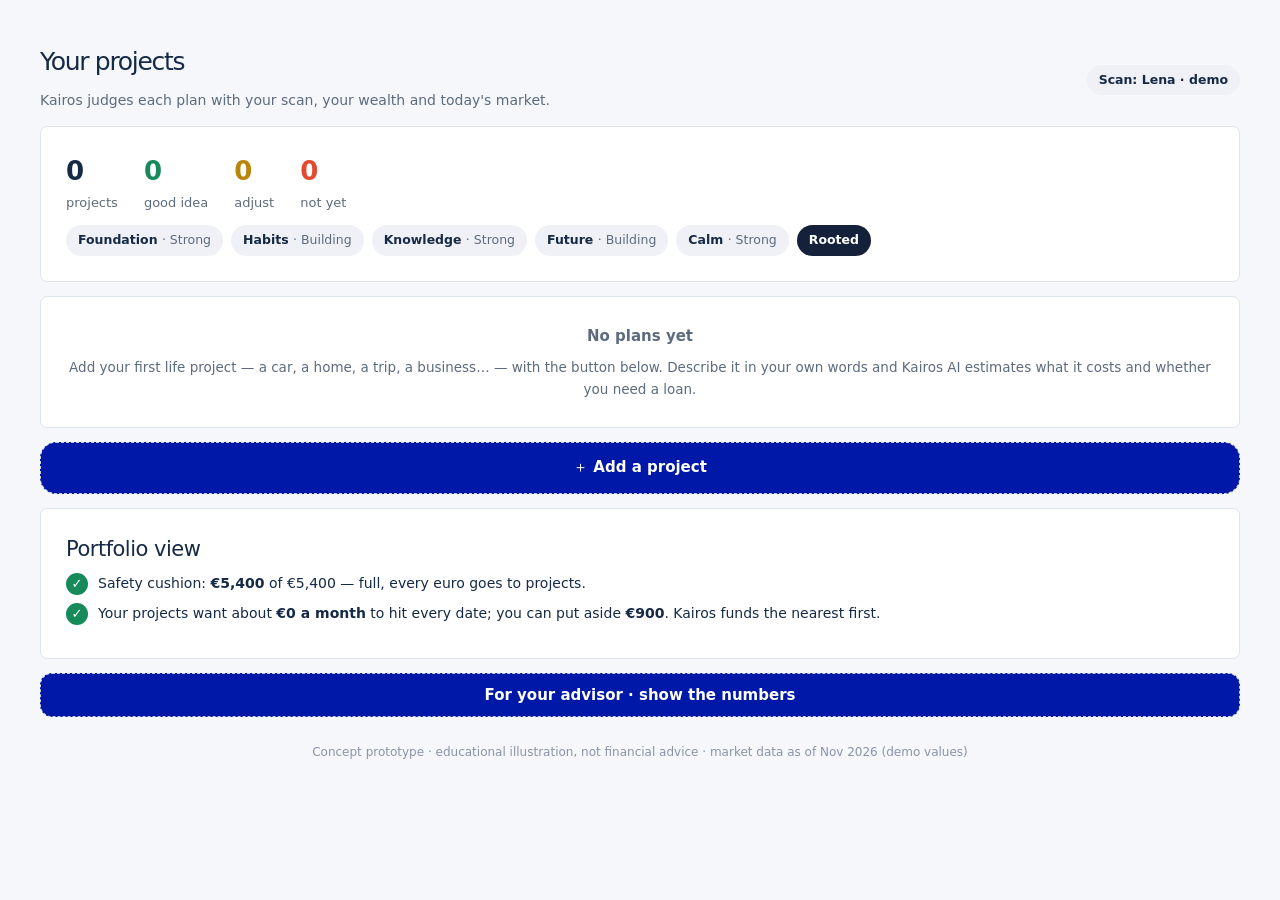
==== projects-section/projects.html @ 9810b8f7 "Kairos integration: glass dashboard UI, per-scenario prediction chart, learning path, run README - p" ====
<!DOCTYPE html>
<html lang="en">
<head>
<meta charset="UTF-8" />
<meta name="viewport" content="width=device-width, initial-scale=1" />
<title>Kairos · Your projects</title>
<link rel="stylesheet" href="css/style.css" />
<link rel="stylesheet" href="css/dashboard.css"><style>body{background:#f5f7fa}.wrap{max-width:100%;padding:24px}h1{font-size:25px}.card{box-shadow:none;border:1px solid #dee5ed}.ai-btn,.adv-btn,.add-btn{background:#0018a8;color:white} .sub{line-height:1.65}</style></head>
<body>
<div class="wrap">

  <!-- Header -->
  <div class="row" style="align-items:center">
    <div>
      <h1>Your projects</h1>
      <p class="sub">Kairos judges each plan with your scan, your wealth and today's market.</p>
    </div>
    <span class="vital" id="scanChip" style="align-self:center">Scan: …</span>
  </div>

  <!-- Scan summary, foundation gate -->
  <div class="card">
    <div class="stats" id="statRow"></div>
    <div class="vitals" id="vitalRow"></div>
    <div class="gate" id="gateNote" hidden></div>
  </div>

  <!-- Project cards -->
  <div id="projects"></div>

  <!-- Add a project -->
  <button class="add-btn" id="addBtn" type="button">＋ Add a project</button>
  <div class="card" id="chooserCard" style="padding-top:14px" hidden>
    <div class="chooser" id="chooser"></div>
  </div>

  <!-- Portfolio -->
  <div class="card insight">
    <h2>Portfolio view</h2>
    <div id="portfolio" style="margin-top:8px"></div>
  </div>

  <!-- Advisor -->
  <button class="adv-btn" id="advToggle" type="button">For your advisor · show the numbers</button>
  <div class="card adv" id="advPanel" hidden>
    <h2>Advisor view</h2>
    <p class="sub" style="margin:4px 0 10px">Where the client's savings go, split by the plans they added — and the quarter each financing turns healthy.</p>
    <div id="advBody"></div>
  </div>

  <p class="foot">Concept prototype · educational illustration, not financial advice · market data as of Nov 2026 (demo values)</p>
</div>

<script src="js/config.js"></script>
<script src="js/engine.js"></script>
<script src="js/ai.js"></script>
<script src="js/customer.js"></script>
<script src="js/app.js"></script>
</body>
</html>
---- projects-section/css/style.css ----
/* Kairos Projects — light theme, coral accent */
:root {
  --page: #F0F1F6; --card: #ffffff; --ink: #15203A; --sub: #3A445C;
  --muted: #5A6377; --faint: #8A93A8; --line: #E7E9F0; --track: #E7E9F0;
  --coral: #E2492F; --good: #178A5B; --warn: #B8860B; --bad: #E2492F;
  --bad-bg: #FBE7E3;
}
* { box-sizing: border-box; margin: 0; padding: 0; }
body { background: var(--page); color: var(--ink); font-family: "Figtree", -apple-system, "Segoe UI", system-ui, sans-serif; font-size: 15px; line-height: 1.5; padding: 24px 16px 60px; }
.wrap { max-width: 640px; margin: 0 auto; }
.card { background: var(--card); border-radius: 16px; padding: 18px 20px; margin-top: 14px; }
h1 { font-size: 24px; font-weight: 700; letter-spacing: -0.01em; }
h2 { font-size: 17px; font-weight: 600; }
.sub { color: var(--muted); font-size: 13.5px; }
.label { color: var(--faint); font-size: 11.5px; font-weight: 600; letter-spacing: .08em; text-transform: uppercase; margin: 16px 0 8px; }
.row { display: flex; justify-content: space-between; align-items: baseline; gap: 10px; }

button { font: inherit; cursor: pointer; border: none; background: none; color: inherit; }
input[type=range] { width: 100%; accent-color: var(--coral); height: 28px; }
input[type=password], input[type=text] { font: inherit; color: var(--ink); background: #fff; border: 1px solid #D4D8E3; border-radius: 10px; padding: 9px 12px; min-height: 40px; }
select { font: inherit; color: var(--ink); background: #fff; border: 1px solid #D4D8E3; border-radius: 10px; padding: 8px 10px; min-height: 40px; }

.chip { font-size: 12.5px; font-weight: 600; padding: 6px 13px; border-radius: 999px; color: #fff; white-space: nowrap; }
.chip.good { background: var(--good); }
.chip.warn { background: var(--warn); }
.chip.bad { background: var(--bad); }

.pill-row { display: flex; gap: 8px; }
.pill { flex: 1; min-height: 40px; border-radius: 999px; border: 1px solid #D4D8E3; background: #fff; color: var(--sub); font-weight: 600; font-size: 14px; }
.pill.on { background: var(--coral); border-color: var(--coral); color: #fff; }

.reason { display: flex; gap: 10px; margin-bottom: 8px; font-size: 14px; }
.dot { flex: 0 0 22px; height: 22px; border-radius: 50%; color: #fff; display: inline-flex; align-items: center; justify-content: center; font-weight: 700; font-size: 13px; }

.stats { display: flex; gap: 26px; }
.stats b { display: block; font-size: 26px; font-weight: 700; }
.stats span { color: var(--muted); font-size: 13px; }
.vitals { display: flex; flex-wrap: wrap; gap: 8px; margin-top: 12px; }
.vital { background: var(--page); border-radius: 999px; padding: 6px 12px; font-size: 12.5px; font-weight: 600; }
.vital i { font-style: normal; color: var(--muted); font-weight: 500; }
.gate { background: var(--bad-bg); border-radius: 12px; padding: 12px 14px; font-size: 13.5px; color: #8C2317; margin-top: 12px; }

.proj-head { display: flex; justify-content: space-between; align-items: center; gap: 12px; }
.proj-title { display: flex; align-items: center; gap: 10px; font-size: 18px; font-weight: 600; }
.icon-box { width: 38px; height: 38px; border-radius: 10px; background: #EDEFF5; display: inline-flex; align-items: center; justify-content: center; font-size: 18px; }
.del { width: 30px; height: 30px; border-radius: 8px; color: var(--faint); font-size: 16px; }
.del:hover { background: var(--bad-bg); color: var(--bad); }
.grid2 { display: grid; grid-template-columns: 1fr 1fr; gap: 18px; }
.bar { position: relative; height: 10px; border-radius: 5px; background: var(--track); overflow: hidden; }
.bar > div { position: absolute; left: 0; top: 0; bottom: 0; border-radius: 5px; transition: width .25s ease, background .25s ease; }
.how b { font-weight: 700; }

.add-btn { width: 100%; min-height: 52px; border: 1px dashed #C6CCDA; border-radius: 16px; color: var(--sub); font-weight: 600; margin-top: 14px; background: #fff; }
.add-btn:hover { border-color: var(--coral); color: var(--coral); }
.chooser { display: grid; grid-template-columns: repeat(auto-fill, minmax(140px, 1fr)); gap: 10px; margin-top: 12px; }
.chooser button { border: 1px solid var(--line); border-radius: 12px; background: var(--page); padding: 14px 10px; font-weight: 600; font-size: 13.5px; display: flex; flex-direction: column; align-items: center; gap: 6px; }
.chooser button:hover { border-color: var(--coral); }
.chooser .ic { font-size: 22px; }

.insight { border-left: 4px solid #D99A1B; }
.adv-btn { width: 100%; min-height: 44px; border: 1px dashed #C6CCDA; border-radius: 12px; color: var(--muted); font-weight: 600; margin-top: 14px; }
.adv table { width: 100%; border-collapse: collapse; font-size: 13px; }
.adv th, .adv td { text-align: left; padding: 7px 6px; border-bottom: 1px solid #EDEFF5; }
.adv th { color: var(--faint); font-weight: 600; font-size: 11.5px; text-transform: uppercase; letter-spacing: .06em; }
.num { font-variant-numeric: tabular-nums; }

.ai-panel { background: var(--page); border-radius: 12px; padding: 14px; margin-top: 10px; }
.ai-head { display: flex; align-items: center; gap: 8px; margin-bottom: 8px; }
.ai-badge { width: 26px; height: 26px; border-radius: 50%; background: var(--coral); color: #fff; font-weight: 700; font-size: 12px; display: inline-flex; align-items: center; justify-content: center; }
.ai-kpis { display: flex; flex-wrap: wrap; gap: 8px; margin: 10px 0; }
.ai-kpi { background: #fff; border: 1px solid var(--line); border-radius: 10px; padding: 8px 12px; font-size: 13px; }
.ai-kpi b { display: block; font-size: 15px; }

.foot { text-align: center; color: var(--faint); font-size: 12px; margin-top: 26px; }
.mini-table { border: 1px solid var(--line); border-radius: 10px; padding: 2px 14px; font-size: 13.5px; }

@media (max-width: 520px) {
  .grid2 { grid-template-columns: 1fr; }
  .stats { gap: 18px; }
}

/* advisor donut */
.donut-wrap { display: flex; gap: 22px; align-items: center; flex-wrap: wrap; }
.donut-box { position: relative; width: 200px; flex: none; }
.donut { width: 200px; height: 200px; display: block; }
.donut path { transition: opacity .15s; cursor: default; }
.donut-total { font-size: 20px; font-weight: 700; fill: var(--ink); }
.donut-cap { font-size: 11px; fill: var(--muted); }
.donut-legend { list-style: none; flex: 1; min-width: 220px; font-size: 13.5px; }
.donut-legend li { display: grid; grid-template-columns: 12px 1fr auto 44px; gap: 10px; align-items: center; padding: 6px 4px; border-bottom: 1px solid #EDEFF5; transition: opacity .15s; }
.donut-legend .sw { width: 12px; height: 12px; border-radius: 3px; }
.donut-legend .nm { color: var(--sub); }
.donut-legend .pc { color: var(--muted); text-align: right; }
.donut-tip { position: absolute; pointer-events: none; z-index: 2; background: #15203A; color: #fff; font-size: 12.5px; line-height: 1.45; padding: 8px 10px; border-radius: 8px; white-space: nowrap; }
.dim { opacity: .3; }

/* business idea + AI plan */
.idea-label { display: block; font-size: 13px; color: var(--sub); font-weight: 600; margin-bottom: 6px; }
.idea { width: 100%; font: inherit; font-size: 14px; color: var(--ink); background: #fff; border: 1px solid #D4D8E3; border-radius: 10px; padding: 10px 12px; resize: vertical; margin-bottom: 12px; }
.idea:focus { outline: 2px solid var(--coral); outline-offset: 1px; }
table.biz { width: 100%; border-collapse: collapse; font-size: 13px; }
table.biz td { padding: 5px 4px; border-bottom: 1px solid #EDEFF5; color: var(--sub); }
table.biz td.num { text-align: right; white-space: nowrap; }
table.biz tr.tot td { font-weight: 700; color: var(--ink); border-bottom: none; }
.biz-tables { align-items: start; }
.ai-kpi small { font-weight: 500; color: var(--muted); font-size: 11.5px; }

/* "Clear" button inside the description box */
.idea-wrap { position: relative; }
.idea-wrap .idea { padding-bottom: 30px; }
.idea-clear { position: absolute; right: 24px; bottom: 20px; font-size: 12px; font-weight: 600; color: var(--muted); background: #F0F1F6; border-radius: 999px; padding: 3px 10px; min-height: 0; }
.idea-clear:hover { background: var(--bad-bg); color: var(--bad); }
.idea-clear[hidden] { display: none; }

/* hide / show AI advice + empty list */
.ai-toggle { margin-left: auto; font-size: 12.5px; font-weight: 600; color: var(--muted); background: #fff; border: 1px solid var(--line); border-radius: 999px; padding: 4px 12px; }
.ai-toggle:hover { color: var(--ink); border-color: #C6CCDA; }
.ai-collapsed .ai-head { margin-bottom: 0; }
.card.empty { text-align: center; padding: 26px 20px; }
.card.empty p { margin-top: 6px; font-size: 13.5px; }

/* no sliders: neutral chip before the AI checked a plan, small bank-help line */
.chip.none { background: #EEF0F5; color: var(--muted); }
.db-help { font-size: 12.5px; margin-top: 12px; }
---- projects-section/css/dashboard.css ----
:root{--blue:#0018a8;--navy:#071c45;--ink:#152a46;--muted:#5c6b7e;--line:#dee5ed;--bg:#f5f7fa;--green:#16745e;--amber:#95601e;--white:#fff;font-family:Arial,Helvetica,sans-serif;color:var(--ink);background:var(--bg);font-synthesis:none}*{box-sizing:border-box}body{margin:0}button,select,input{font:inherit}button,a,select{ -webkit-tap-highlight-color:transparent}a{color:var(--blue)}button,a{touch-action:manipulation}button{cursor:pointer}button:disabled{cursor:wait;opacity:.55}a:focus-visible,button:focus-visible,select:focus-visible,summary:focus-visible{outline:3px solid #5e9cff;outline-offset:4px}button{border:0}a{text-decoration:none}.skip{position:fixed;top:-100px;z-index:50;background:white;padding:14px}.skip:focus{top:10px}.sidebar{width:250px;position:fixed;inset:0 auto 0 0;background:white;border-right:1px solid var(--line);padding:32px 24px;display:flex;flex-direction:column;z-index:5}.brand{display:flex;align-items:center;gap:12px;color:var(--blue);font-weight:700;font-size:16px}.brand svg{width:38px;height:38px}.brand small{display:block;font-size:10px;font-weight:400;color:var(--muted);margin-top:5px}.product-name{font-size:32px;letter-spacing:-1.5px;margin:55px 10px 30px}.product-name span{display:block;font-size:9px;letter-spacing:1.3px;font-weight:700;color:var(--muted);margin-top:10px}nav{display:grid;gap:8px}nav a{display:flex;align-items:center;gap:14px;color:var(--muted);padding:14px;border-radius:5px;font-size:20px}nav a span{font-size:14px}nav a.active{color:var(--blue);background:#eef2ff;font-weight:700;box-shadow:inset 3px 0 var(--blue)}nav a:hover{background:#f2f5fa}.sidebar-bottom{margin-top:auto;padding:30px 10px 0;font-size:12px}.sidebar-bottom>a:first-child{display:block;border-top:1px solid var(--line);padding-top:24px;font-weight:700}.sidebar-bottom p{line-height:1.7;color:var(--muted);margin:22px 0}.shell{margin-left:250px}.topbar{height:84px;background:white;border-bottom:1px solid var(--line);padding:0 42px;display:flex;align-items:center;justify-content:space-between;gap:20px}.breadcrumb{font-size:12px;color:var(--muted)}.breadcrumb span{margin:0 12px;color:#b0bccc}.persona{display:flex;align-items:center;gap:12px;color:var(--muted);font-size:11px;text-transform:uppercase;letter-spacing:.7px}select{background:white;border:1px solid var(--line);color:var(--ink);border-radius:4px;padding:10px 28px 10px 12px;font-size:14px;letter-spacing:0}main{max-width:1430px;margin:auto;padding:42px;min-height:80vh}.eyebrow{font-size:10px;letter-spacing:1.6px;font-weight:700;text-transform:uppercase;color:var(--blue);margin:0 0 13px}h1{font-size:36px;line-height:1.15;letter-spacing:-1.3px;font-weight:400;margin:0 0 12px}h2{font-size:21px;letter-spacing:-.5px;font-weight:500;margin:0}h3{font-size:16px;line-height:1.4;margin:0 0 10px}p{line-height:1.65}.sub{color:var(--muted);font-size:14px;margin:6px 0 0}.heading{display:flex;align-items:end;justify-content:space-between;gap:20px;margin-bottom:28px}.pill{display:inline-flex;padding:7px 10px;border-radius:3px;font-size:11px;background:#eef3fa;color:#405773;align-items:center;gap:6px;line-height:1.4}.pill.green{background:#e6f3ee;color:var(--green)}.pill.amber{background:#fff2df;color:var(--amber)}.grid{display:grid;gap:22px}.overview{grid-template-columns:minmax(0,1.5fr) minmax(300px,1fr)}.card{background:white;border:1px solid var(--line);border-radius:7px;padding:25px;min-width:0}.card-head{display:flex;justify-content:space-between;align-items:start;gap:16px}.card-head .sub{font-size:12px}.tree-card{background:#f0f6f7;border-color:#dce8eb;position:relative;overflow:hidden;padding-bottom:0}.tree-stage{height:330px;position:relative;display:grid;place-items:center}.tree-stage svg{height:100%;width:100%;max-width:480px;overflow:visible}.tree-stage .ground{position:absolute;bottom:14px;color:#688481;font-size:10px;letter-spacing:1px}.tree-controls{display:grid;grid-template-columns:repeat(4,1fr);border-top:1px solid #d5e2e5;margin:0 -25px;background:rgba(255,255,255,.65)}.tree-controls button{padding:18px 3px;font-size:11px;color:#375d62;background:none;border-right:1px solid #d5e2e5}.tree-controls button:hover{background:white}.score{display:flex;align-items:center;gap:25px;margin:25px 0}.score-ring{--score:0;position:relative;width:116px;height:116px;flex-shrink:0;border-radius:100%;background:conic-gradient(var(--blue) calc(var(--score)*1%),#e9edf5 0);display:grid;place-items:center}.score-ring:before{content:'';position:absolute;inset:7px;background:white;border-radius:50%}.score-ring b{position:relative;font-size:34px;font-weight:500;letter-spacing:-1.5px}.score-ring small{font-size:12px;font-weight:400;letter-spacing:0;color:var(--muted)}.dimension{display:grid;grid-template-columns:1fr auto;gap:8px;font-size:12px;margin:17px 0}.track{grid-column:1/-1;height:5px;background:#edf1f6;border-radius:5px;overflow:hidden}.track i{display:block;height:100%;background:#435dc5;border-radius:5px}.link{font-size:12px;background:none;color:var(--blue);padding:0;display:inline-block}.section-title{display:flex;align-items:center;justify-content:space-between;gap:15px;margin:32px 0 18px}.metrics{grid-template-columns:repeat(3,1fr)}.metric{padding:22px}.metric .label{font-size:11px;color:var(--muted);margin-bottom:12px}.metric strong{font-size:26px;font-weight:500;letter-spacing:-.7px;display:block}.metric p{font-size:11px;color:var(--muted);margin:9px 0 0}.next-card{border-left:3px solid var(--blue);display:flex;align-items:center;justify-content:space-between;gap:25px}.next-card p{margin:5px 0 0;font-size:13px;color:var(--muted)}.button{display:inline-flex;align-items:center;justify-content:center;gap:12px;padding:13px 19px;border-radius:4px;background:var(--blue);color:white;font-size:12px;font-weight:700;white-space:nowrap;min-height:44px}.button.secondary{background:white;border:1px solid var(--line);color:var(--blue)}.button:hover{filter:brightness(.92)}.future-strip{margin-top:22px;background:var(--navy);color:white;display:flex;justify-content:space-between;align-items:center;gap:20px;padding:28px;border-radius:7px}.future-strip .eyebrow{color:#aec3ff}.future-strip p{font-size:13px;color:#c5d1e6;max-width:620px}.future-strip .button{background:white;color:var(--blue)}.action-list{display:grid;gap:16px}.action-card{display:grid;grid-template-columns:1fr 230px;gap:30px}.action-card p{font-size:13px;margin:8px 0;color:var(--muted)}.action-side{border-left:1px solid var(--line);padding-left:24px;display:flex;flex-direction:column;align-items:start;justify-content:center;gap:12px;font-size:12px}.action-side p{font-size:12px}.action-side .button{width:100%}.bucket{font-size:10px;color:var(--blue);letter-spacing:1px;text-transform:uppercase;margin-bottom:12px;display:block}details{font-size:12px;color:var(--muted);margin-top:14px}summary{cursor:pointer;color:var(--blue);padding:5px 0}.chart{width:100%;height:260px}.chart text{font:11px Arial;fill:#64748b}.chart path,.chart polyline{vector-effect:non-scaling-stroke}.legend{display:flex;gap:22px;font-size:11px;color:var(--muted);margin-top:12px}.legend i{display:inline-block;width:18px;height:3px;background:var(--blue);vertical-align:middle;margin-right:6px}.legend span:first-child i{background:#92a3bd}.columns{grid-template-columns:1fr 1fr}.list{padding-left:20px;font-size:13px;line-height:1.8}.learning{grid-template-columns:repeat(3,1fr)}.learning .card{display:flex;flex-direction:column;align-items:start;gap:12px}.learning .button{margin-top:auto}.lesson-number{font-size:36px;color:#b5c4eb;letter-spacing:-1px}.project-frame{width:100%;min-height:950px;border:1px solid var(--line);border-radius:7px;background:white}.callout{background:#eef2ff;border-left:3px solid var(--blue);padding:18px 22px;font-size:13px;line-height:1.7;margin:20px 0}.loading,.empty{padding:45px;color:var(--muted);text-align:center;line-height:1.8}.error{padding:25px;border:1px solid #f0c6c6;background:#fff4f4;line-height:1.6}.notice{position:fixed;bottom:24px;left:calc(50% + 125px);transform:translateX(-50%);background:var(--navy);color:white;padding:16px 24px;max-width:80vw;border-radius:6px;box-shadow:0 8px 30px #071c4530;z-index:30;font-size:13px}.notice[hidden]{display:none}footer{max-width:1430px;margin:auto;padding:24px 42px;border-top:1px solid var(--line);font-size:10px;color:var(--muted);display:flex;justify-content:space-between;gap:20px;line-height:1.6}dialog{max-width:580px;width:calc(100% - 32px);border:0;border-radius:9px;padding:35px;box-shadow:0 30px 90px #0004;color:var(--ink)}dialog::backdrop{background:#071c4570;backdrop-filter:blur(3px)}dialog p,dialog li{font-size:14px;line-height:1.8;color:var(--muted)}.close{float:right;background:#eef2f7;border-radius:50%;font-size:25px;width:36px;height:36px}.timeline{display:grid;gap:12px;margin-top:20px}.timeline>div{border-left:2px solid #b5c4eb;padding:10px 16px;font-size:13px}.timeline small{color:var(--muted)}.demo-controls{display:flex;align-items:center;gap:12px;flex-wrap:wrap;margin-top:25px}.demo-controls small{color:var(--muted);font-size:11px}.chart-scroll{overflow:auto}.advisor-title{font-size:12px;letter-spacing:1px;color:var(--blue)}@media(min-width:1500px){main{padding:48px 60px}.tree-stage{height:380px}}@media(max-width:1100px){.sidebar{width:210px;padding:26px 16px}.shell{margin-left:210px}.topbar{padding:0 25px}main{padding:28px 25px}.overview{grid-template-columns:1fr 1fr}.score{gap:14px}.score-ring{width:94px;height:94px}.score-ring b{font-size:28px}.notice{left:calc(50% + 105px)}h1{font-size:30px}}@media(max-width:800px){.sidebar{position:static;width:100%;padding:18px 22px;border-right:0;border-bottom:1px solid var(--line)}.brand svg{width:30px;height:30px}.brand small{display:none}.product-name,.sidebar-bottom{display:none}nav{display:flex;overflow:auto;margin-top:18px;gap:6px}nav a{padding:10px;white-space:nowrap;font-size:16px}nav a span{font-size:12px}.shell{margin:0}.topbar{height:65px;padding:0 22px}.breadcrumb{font-size:10px}.persona{font-size:9px}.overview{grid-template-columns:1fr 1fr}.notice{left:50%}.tree-stage{height:300px}.columns,.learning{grid-template-columns:1fr}.action-card{grid-template-columns:1fr;gap:12px}.action-side{border-left:0;border-top:1px solid var(--line);padding:14px 0 0}.action-side .button{width:auto}footer{padding:22px;flex-direction:column;gap:5px}}@media(max-width:580px){main{padding:25px 18px}.overview{grid-template-columns:1fr}.heading{align-items:start}.heading>.pill{display:none}h1{font-size:28px}.metrics{grid-template-columns:1fr;gap:10px}.metric{display:grid;grid-template-columns:1fr auto;align-items:center;padding:17px 20px}.metric .label{margin:0}.metric p{grid-column:1/-1}.next-card,.future-strip{flex-direction:column;align-items:start}.topbar{gap:10px}.breadcrumb{max-width:125px;line-height:1.5}.breadcrumb span{margin:0 3px}.card{padding:22px}.tree-controls{margin:0 -22px}.tree-card{padding-bottom:0}.tree-stage{height:285px}.section-title h2{font-size:19px}.score{margin:20px 0}.score-ring{width:112px;height:112px}}@media(prefers-reduced-motion:no-preference){.card{animation:arrive .35s ease both}@keyframes arrive{from{opacity:.5;transform:translateY(5px)}to{opacity:1;transform:none}}}@media print{.sidebar,.topbar,.demo-controls,footer{display:none}.shell{margin:0}main{padding:0}.card{break-inside:avoid}.button{display:none}}

/* ---- studio: AI agents at work, create and personalise a profile ---- */
.pipeline{display:flex;gap:8px;flex-wrap:wrap}
.step{flex:1 1 150px;background:white;border:1px solid var(--line);border-radius:7px;padding:14px 16px;position:relative;display:flex;flex-direction:column;gap:4px}
.step span{width:24px;height:24px;border-radius:50%;background:#eef3fa;color:#405773;display:grid;place-items:center;font-size:12px;font-weight:700}
.step b{font-size:13px}.step small{font-size:11px;color:var(--muted)}
.step.done{border-color:#bfe1d4}.step.done span{background:#e6f3ee;color:var(--green)}
.step.running span{background:var(--blue);color:white;animation:pulse 1.2s infinite}
.step.off{opacity:.6}
@keyframes pulse{50%{opacity:.4}}
.facts{width:100%;border-collapse:collapse;font-size:13px;margin-top:14px}
.facts th,.facts td{text-align:left;padding:8px 10px 8px 0;border-bottom:1px solid var(--line);vertical-align:top}
.facts th{color:var(--muted);font-weight:500;white-space:nowrap}
.scroll{overflow:auto}
.attempts{list-style:none;padding:0;margin:16px 0 0;display:grid;gap:10px}
.attempts>li{border:1px solid var(--line);border-radius:6px;padding:12px 14px}
.att-head{display:flex;justify-content:space-between;font-size:13px}
.att-head span{color:var(--muted)}
.caught{color:var(--amber);font-size:13px;font-weight:700;margin:10px 0 4px}
.viol{margin:0;padding-left:18px;font-size:12px;line-height:1.7;color:#5a4214}
.passed{color:var(--green);font-size:13px;margin:10px 0 0}
.preview{margin-top:16px;border-top:1px solid var(--line);padding-top:14px}
.preview h3{font-size:15px;font-weight:500;line-height:1.5;margin:0 0 8px}
.preview p{font-size:13px;line-height:1.6;color:var(--muted)}
details pre{font-size:11px;background:var(--bg);padding:12px;border-radius:5px;overflow:auto;max-height:420px}
details summary{cursor:pointer;color:var(--blue);font-size:13px;margin-top:16px}
.profile-form{display:grid;gap:18px}
.profile-form fieldset{margin:0}
.profile-form legend{font-size:17px;font-weight:500;padding:0 6px;display:flex;align-items:center;gap:10px}
.profile-form legend span{width:26px;height:26px;border-radius:50%;background:var(--blue);color:white;display:grid;place-items:center;font-size:12px}
.profile-form legend small{font-size:11px;color:var(--muted);font-weight:400}
.profile-form .row{display:grid;grid-template-columns:repeat(2,minmax(0,1fr));gap:14px;margin-top:12px}
.profile-form .row.three{grid-template-columns:repeat(3,minmax(0,1fr))}
.profile-form .row.four{grid-template-columns:repeat(4,minmax(0,1fr))}
.field{display:flex;flex-direction:column;gap:6px;font-size:12px;color:var(--muted);min-width:0}
.field small{font-size:11px}
.field input,.field textarea,.field select{font:inherit;font-size:14px;color:var(--ink);border:1px solid var(--line);border-radius:4px;padding:10px 12px;background:white;min-height:42px;width:100%;box-sizing:border-box}
.field input[type=range]{padding:0;min-height:30px;accent-color:var(--blue)}
.field input:focus,.field textarea:focus,.field select:focus{outline:2px solid #9fb1ff;outline-offset:1px}
.question{font-size:14px;margin:14px 0 10px}
.choices{display:flex;gap:10px;flex-wrap:wrap}
.choice{display:flex;align-items:center;gap:8px;border:1px solid var(--line);border-radius:6px;padding:12px 16px;font-size:14px;cursor:pointer;min-height:44px}
.choice:has(input:checked){border-color:var(--blue);background:#eef2ff;color:var(--blue)}
.checks{display:flex;gap:22px;flex-wrap:wrap;margin-top:16px;font-size:14px}
.checks label{display:flex;gap:8px;align-items:center}
.form-actions{display:flex;gap:14px;align-items:center;flex-wrap:wrap}
.form-actions small{color:var(--muted);font-size:12px}
.form-error{background:#fff4f4;border:1px solid #f0c6c6;padding:14px 18px;border-radius:6px;font-size:14px;margin:0}
.sub.warn{color:var(--amber)}
.start{margin-bottom:18px}.start-row{display:flex;gap:10px;flex-wrap:wrap}
@media(max-width:900px){.profile-form .row,.profile-form .row.three,.profile-form .row.four{grid-template-columns:1fr 1fr}}

/* ---- charts and the readable tree ---- */
.grid.overview{grid-template-columns:1fr}
.tree-stage.big{height:auto;display:block;padding:6px 0 0}
.tree-stage.big svg.tree-svg{max-width:none;width:100%;height:auto;overflow:visible}
.tree-svg text{font-family:Arial,Helvetica,sans-serif}
.tree-svg .zone{cursor:help}
.tree-svg .zone:hover{filter:brightness(1.08)}
.tree-legend{display:flex;flex-wrap:wrap;gap:16px;align-items:center;font-size:12px;color:var(--muted);margin:6px 0 18px}
.tree-legend i{display:inline-grid;place-items:center;width:18px;height:18px;border-radius:50%;color:#fff;font-style:normal;font-size:11px;font-weight:700;margin-right:6px;vertical-align:middle}
.tree-legend .key{margin-left:auto}
.chart-svg{width:100%;height:auto;display:block;margin-top:14px;overflow:visible}
.chart-svg text{font-family:Arial,Helvetica,sans-serif}
.legend.inline{margin-top:8px}
.legend.inline i{height:10px;width:10px;border-radius:50%}
.legend.inline span:first-child i{background:inherit}
details.more{margin-top:22px;font-size:14px;color:var(--ink);line-height:1.7}
details.more h3{font-size:14px;margin:16px 0 4px}
details.more p{margin:4px 0;color:var(--muted)}

/* ---- customer view vs team view ---- */
.team-only{display:none!important}
body.team .team-only{display:flex!important}
.team-toggle{background:none;border:0;padding:0;margin-top:14px;font-size:11px;color:var(--muted);cursor:pointer;text-align:left}
.team-toggle:hover{color:var(--blue)}
/* ---- 2.5D tree ---- */
.t3{display:grid;grid-template-columns:minmax(0,1fr) 300px;gap:10px 26px;align-items:start;margin-top:8px}
.t3-stage{position:relative}
.t3-stage svg{width:100%;height:auto;display:block;cursor:grab;touch-action:pan-y;user-select:none}
.t3-stage svg:active{cursor:grabbing}
.t3-stage text{font-family:Arial,Helvetica,sans-serif;pointer-events:none}
.t3-part{cursor:pointer;transition:opacity .2s}
.t3-part:hover{filter:brightness(1.12)}
.t3-turn{position:absolute;left:50%;bottom:6px;transform:translateX(-50%);display:flex;align-items:center;gap:10px;font-size:11px;color:var(--muted)}
.t3-turn button{width:34px;height:34px;border-radius:50%;border:1px solid var(--line);background:white;color:var(--blue);font-size:20px;line-height:1;cursor:pointer}
.t3-turn button:hover{background:#eef2ff}
.t3-info{background:white;border:1px solid var(--line);border-radius:7px;padding:20px;min-height:260px;position:sticky;top:20px}
.t3-info h3{font-size:18px;font-weight:500;margin:0 0 8px;line-height:1.35}
.t3-big{font-size:34px;letter-spacing:-1px;margin:4px 0 10px}
.t3-big small{font-size:13px;color:var(--muted);letter-spacing:0;margin-left:4px}
.t3-status{display:inline-block;color:white;font-size:11px;font-weight:700;padding:5px 9px;border-radius:3px;margin-bottom:12px}
.t3-bar{display:grid;grid-template-columns:96px 1fr auto;gap:8px;align-items:center;font-size:12px;margin:8px 0}
.t3-bar div{height:10px;background:#eef1f6;border-radius:5px;overflow:hidden}
.t3-bar i{display:block;height:100%;border-radius:5px}
.t3-info .button{margin-top:10px}
.t3-key{list-style:none;padding:0;margin:8px 0;font-size:13px;line-height:2}
.t3-key b{display:inline-block;width:56px}
.t3-chips{grid-column:1/-1;display:flex;flex-wrap:wrap;gap:8px}
.t3-chip{display:inline-flex;align-items:center;gap:7px;border:1px solid var(--line);background:white;border-radius:20px;padding:7px 12px;font-size:12px;cursor:pointer;color:var(--ink)}
.t3-chip i{display:inline-grid;place-items:center;width:16px;height:16px;border-radius:50%;color:white;font-style:normal;font-size:10px;font-weight:700}
.t3-chip b{font-weight:700}
.t3-chip.on,.t3-chip:hover{border-color:var(--blue);background:#eef2ff}
.t3 .tree-legend{grid-column:1/-1;margin:2px 0 14px}
@media(max-width:1000px){.t3{grid-template-columns:1fr}.t3-info{position:static}}

/* ---- real-tree look: gentle sway and falling leaves (off for reduced motion) ---- */
.t3-bough{animation:t3sway 6s ease-in-out infinite;transform-box:view-box}
@keyframes t3sway{0%,100%{transform:rotate(-1.1deg)}50%{transform:rotate(1.1deg)}}
.t3-fall{animation:t3fall 3.6s linear infinite;transform-box:fill-box}
@keyframes t3fall{0%{transform:translate(0,-10px);opacity:0}15%{opacity:.95}100%{transform:translate(14px,60px) rotate(140deg);opacity:0}}
@media(prefers-reduced-motion:reduce){.t3-bough,.t3-fall{animation:none}}

/* ---- book a call ---- */
.topbar .book-call{margin-left:14px;min-height:40px;padding:10px 16px}
.topbar .persona{margin-left:auto}

/* ---- my prediction ---- */
.pred-loader{text-align:center;padding:48px 30px}
.pred-loader h2{margin:18px 0 22px}
.pred-orb{width:74px;height:74px;margin:0 auto;position:relative}
.pred-orb span{position:absolute;inset:0;border-radius:50%;border:3px solid transparent;border-top-color:var(--blue);animation:predspin 1.4s linear infinite}
.pred-orb span:nth-child(2){inset:10px;border-top-color:#4a63d9;animation-duration:1.9s;animation-direction:reverse}
.pred-orb span:nth-child(3){inset:21px;border-top-color:#9aa7ba;animation-duration:2.6s}
@keyframes predspin{to{transform:rotate(360deg)}}
.pred-steps{list-style:none;padding:0;margin:0 auto;max-width:360px;text-align:left;display:grid;gap:12px}
.pred-steps li{display:flex;align-items:center;gap:12px;font-size:14px;color:#9aa7ba;transition:color .3s}
.pred-steps li i{width:22px;height:22px;border-radius:50%;border:2px solid #d5dbe5;display:grid;place-items:center;font-style:normal;font-size:12px;color:white;flex:none}
.pred-steps li.now{color:var(--ink);font-weight:700}
.pred-steps li.now i{border-color:var(--blue);border-top-color:transparent;animation:predspin .9s linear infinite}
.pred-steps li.done{color:var(--ink)}
.pred-steps li.done i{background:var(--green);border-color:var(--green)}
.pred-progress{height:6px;background:#eef1f6;border-radius:3px;max-width:360px;margin:26px auto 0;overflow:hidden}
.pred-progress i{display:block;height:100%;background:var(--blue);transition:width .45s ease}
.pred{animation:predin .5s ease}
@keyframes predin{from{opacity:0;transform:translateY(8px)}to{opacity:1;transform:none}}
.pred-top{display:flex;justify-content:space-between;align-items:flex-end;gap:24px;flex-wrap:wrap}
.pred-big{text-align:right}
.pred-big span{font-size:46px;letter-spacing:-2px;line-height:1}
.pred-big .from{color:#9aa7ba}.pred-big .arrow{font-size:30px;color:#9aa7ba;margin:0 10px}.pred-big .to{color:var(--blue);font-weight:500}
.pred-big small{display:block;font-size:13px;color:var(--muted);margin-top:6px;letter-spacing:0}
.pred-chips{display:flex;flex-wrap:wrap;gap:8px;margin:22px 0 8px}
.pred-chip{display:inline-flex;gap:8px;align-items:center;border:1px solid var(--line);background:white;border-radius:20px;padding:8px 14px;font-size:13px;cursor:pointer;color:var(--ink)}
.pred-chip b{color:var(--muted);font-weight:700}
.pred-chip.on{background:var(--blue);border-color:var(--blue);color:white}.pred-chip.on b{color:#c9d3ff}
.pred-chip.base.on{background:#5c6b7e;border-color:#5c6b7e}
.pred-chip:hover:not(.on){border-color:var(--blue);background:#eef2ff}
.pred-chart{position:relative;margin-top:10px}
.pred-chart svg{width:100%;height:auto;display:block;touch-action:pan-y;cursor:crosshair}
.pred-chart svg text{font-family:Arial,Helvetica,sans-serif;pointer-events:none}
.pred-chart .legend i{height:3px}
.pred-tip{position:absolute;background:var(--navy);color:white;border-radius:6px;padding:9px 12px;font-size:13px;pointer-events:none;display:flex;flex-direction:column;gap:3px;min-width:120px;box-shadow:0 6px 20px #071c4530}
.pred-tip span{display:flex;align-items:center;gap:7px}
.pred-tip i{width:9px;height:9px;border-radius:50%;display:inline-block}
.pred-foot{display:flex;justify-content:space-between;align-items:center;gap:16px;margin-top:18px;font-size:14px;flex-wrap:wrap}
.pred-note{font-size:11px;color:var(--muted);margin:14px 0 0}
@media(prefers-reduced-motion:reduce){.pred-orb span,.pred-steps li.now i{animation:none}.pred{animation:none}}
.pred-tip[hidden]{display:none}

/* ---- learning path ---- */
.lp-top{display:flex;align-items:center;gap:28px}
.lp-ring{--p:0;width:108px;height:108px;flex:none;border-radius:50%;background:conic-gradient(var(--green) calc(var(--p)*1%),#e9edf5 0);display:grid;place-items:center;position:relative;text-align:center}
.lp-ring:before{content:'';position:absolute;inset:9px;background:white;border-radius:50%}
.lp-ring b,.lp-ring span{position:relative;display:block}.lp-ring b{font-size:24px;font-weight:500}.lp-ring span{font-size:11px;color:var(--muted);margin-top:-14px}
.lp-top h2{margin-bottom:6px}.lp-top .button{margin-top:14px}
.lp-path{list-style:none;padding:20px 0 10px;margin:22px auto 0;max-width:620px;position:relative}
.lp-path:before{content:'';position:absolute;left:50%;top:0;bottom:0;width:4px;margin-left:-2px;background:repeating-linear-gradient(#cfd8e6 0 10px,transparent 10px 20px)}
.lp-node{display:flex;margin:0 0 26px;position:relative}
.lp-node.left{justify-content:flex-start}.lp-node.right{justify-content:flex-end}
.lp-node button{display:flex;align-items:center;gap:14px;background:white;border:1px solid var(--line);border-radius:40px;padding:8px 22px 8px 8px;cursor:pointer;width:calc(50% + 28px);text-align:left;transition:transform .15s,box-shadow .15s}
.lp-node.right button{flex-direction:row-reverse;text-align:right;padding:8px 8px 8px 22px}
.lp-node button:hover{transform:translateY(-2px);box-shadow:0 8px 22px #071c4518}
.lp-bubble{width:56px;height:56px;flex:none;border-radius:50%;display:grid;place-items:center;font-size:24px;background:#eef3fa;border:3px solid white;box-shadow:0 0 0 2px #d5dbe5}
.lp-node.done .lp-bubble{background:var(--green);color:white;font-size:22px;box-shadow:0 0 0 2px var(--green)}
.lp-node.next .lp-bubble{background:var(--blue);box-shadow:0 0 0 3px #9fb1ff;animation:lppulse 1.8s ease-in-out infinite}
@keyframes lppulse{50%{box-shadow:0 0 0 8px #9fb1ff55}}
.lp-text b{display:block;font-size:15px}.lp-text small{font-size:12px;color:var(--muted)}.lp-text em{color:var(--blue);font-style:normal;font-weight:700}
.lp-node.next button{border-color:var(--blue)}
/* ---- mission player ---- */
.mp-dots{display:flex;gap:6px;margin-bottom:18px}.mp-dots i{flex:1;height:5px;border-radius:3px;background:#e4e9f1}.mp-dots i.done{background:var(--green)}.mp-dots i.now{background:var(--blue)}
.mp h2{margin-bottom:12px}.mp-text{font-size:16px!important;line-height:1.7!important;color:var(--ink)!important}
.mp .button{margin-top:18px;width:100%}
.mp-widget{background:#f5f7fb;border-radius:8px;padding:18px;margin-top:8px}
.lw-slider{display:grid;grid-template-columns:1fr auto;gap:6px 12px;align-items:center;font-size:13px;margin-bottom:14px}
.lw-slider input{grid-column:1/-1;width:100%;accent-color:var(--blue)}
.lw-slider b{font-size:16px;color:var(--blue)}
.lw-out p{margin:4px 0 10px!important;font-size:15px!important;color:var(--ink)!important}
.lw-out small{font-size:11px;color:var(--muted)}
.lw-meter{height:12px;border-radius:6px;background:#e4e9f1;overflow:hidden;margin:8px 0}.lw-meter i{display:block;height:100%;border-radius:6px;transition:width .3s}
.lw-stack{display:flex;height:28px;border-radius:6px;overflow:hidden;margin:8px 0;font-size:11px;color:white;font-weight:700}
.lw-stack i{display:flex;align-items:center;justify-content:center;font-style:normal;transition:width .3s;min-width:0;white-space:nowrap;overflow:hidden}
.lw-cols{display:grid;grid-template-columns:repeat(auto-fit,minmax(120px,1fr));gap:10px;margin:6px 0 10px}
.lw-cols div{background:white;border-radius:6px;padding:10px 12px}.lw-cols span{display:block;font-size:11px;color:var(--muted)}.lw-cols b{font-size:20px;font-weight:500}
.lw-toggle{display:flex;gap:8px;margin-bottom:12px}.lw-toggle button{flex:1;border:1px solid var(--line);background:white;border-radius:6px;padding:10px;font-size:13px;cursor:pointer}
.lw-toggle button.on{background:var(--blue);color:white;border-color:var(--blue)}
.mp-answers{display:grid;gap:10px;margin-top:6px}
.mp-answers button{border:1.5px solid var(--line);background:white;border-radius:8px;padding:14px 16px;font-size:14px;text-align:left;cursor:pointer;color:var(--ink)}
.mp-answers button:hover:not([disabled]){border-color:var(--blue);background:#eef2ff}
.mp-answers .right{border-color:var(--green);background:#e6f3ee}.mp-answers .wrong{border-color:#b3412e;background:#fbeae6}.mp-answers .dim{opacity:.5}
.mp-why{border-radius:8px;padding:14px 16px;margin-top:14px;font-size:14px;line-height:1.6}.mp-why.ok{background:#e6f3ee}.mp-why.no{background:#fff2df}
/* ---- weekly challenge ---- */
.challenge{margin-top:22px;display:grid;grid-template-columns:1fr auto;gap:18px 26px;align-items:center;border-left:3px solid var(--green)}
.challenge h2{margin-bottom:4px}
.ch-days{display:flex;gap:8px}
.ch-days button{display:flex;flex-direction:column;align-items:center;gap:5px;background:none;border:0;cursor:pointer;font-size:11px;color:var(--muted)}
.ch-days span{width:38px;height:38px;border-radius:50%;border:2px dashed #cfd8e6;display:grid;place-items:center;color:white;font-weight:700;transition:all .2s}
.ch-days button.on span{background:var(--green);border:2px solid var(--green);transform:scale(1.05)}
.ch-days button:hover span{border-color:var(--green)}
.ch-foot{grid-column:1/-1;font-size:13px;color:var(--muted)}
@media(max-width:900px){.challenge{grid-template-columns:1fr}}
/* ---- tour ---- */
.tour{position:absolute;left:0;top:0;width:0;height:0;z-index:40}
.tour-ring{position:absolute;border-radius:10px;box-shadow:0 0 0 4px var(--blue),0 0 0 9999px #071c4566;pointer-events:none;transition:all .3s}
.tour-card{position:absolute;width:320px;background:white;border-radius:10px;padding:18px 20px;box-shadow:0 20px 50px #071c4540}
.tour-card b{font-size:16px}.tour-card p{font-size:14px;line-height:1.6;color:var(--muted);margin:6px 0 14px}
.tour-card div{display:flex;align-items:center;gap:12px}.tour-card span{font-size:11px;color:var(--muted);margin-right:auto}
/* ---- celebration ---- */
.confetti{position:fixed;inset:0;pointer-events:none;z-index:60;overflow:hidden}
.confetti i{position:absolute;top:-12px;width:8px;height:14px;border-radius:2px;animation:conf 1.8s ease-in forwards}
@keyframes conf{to{transform:translateY(105vh) rotate(540deg);opacity:.2}}
@media(prefers-reduced-motion:reduce){.lp-node.next .lp-bubble{animation:none}}
.lp-ring span{margin-top:2px!important}.lp-ring b{line-height:1}

/* ---- mission polish ---- */
.mp-body{animation:mpin .35s ease}
@keyframes mpin{from{opacity:0;transform:translateX(18px)}to{opacity:1;transform:none}}
.mp-illus{background:linear-gradient(180deg,#eef3fa,#f8fafd);border-radius:10px;padding:10px;margin:4px 0 6px}
.mp-illus svg{display:block;width:100%;max-height:150px}
.mp-illus text{font-family:Arial,Helvetica,sans-serif}
.il-fill{animation:ilfill 1.4s ease-out both;transform-box:fill-box;transform-origin:bottom}
@keyframes ilfill{from{transform:scaleY(0)}to{transform:scaleY(1)}}
.il-drop{animation:ildrop 1.6s ease-in infinite}
@keyframes ildrop{0%{transform:translateY(0);opacity:0}20%{opacity:1}100%{transform:translateY(96px);opacity:0}}
.il-coin{animation:ilcoin 2.1s ease-in infinite}
@keyframes ilcoin{0%{transform:translate(0,0);opacity:0}15%{opacity:1}100%{transform:translate(95px,28px);opacity:0}}
.il-sway{animation:t3sway 3s ease-in-out infinite;transform-box:fill-box;transform-origin:bottom}
.il-grow{animation:ilgrow 1.6s cubic-bezier(.2,.8,.2,1) both;transform-box:fill-box;transform-origin:50% 100%}
@keyframes ilgrow{from{transform:scale(.25)}to{transform:scale(1)}}
.il-plus{animation:ilplus 2.4s ease-out infinite;opacity:0}
@keyframes ilplus{0%{transform:translateY(30px);opacity:0}30%{opacity:1}100%{transform:translateY(-6px);opacity:0}}
.il-tip{animation:iltip 2.6s ease-in-out infinite;transform-box:fill-box;transform-origin:100% 100%}
@keyframes iltip{0%,40%{transform:rotate(0)}60%,80%{transform:rotate(16deg)}100%{transform:rotate(0)}}
.il-cloud{animation:ilcloud 4s ease-in-out infinite alternate}
@keyframes ilcloud{to{transform:translateX(30px)}}
.il-line{stroke-dasharray:260;stroke-dashoffset:260;animation:illine 2.6s ease-out infinite}
@keyframes illine{60%,100%{stroke-dashoffset:0}}
.il-rain{animation:ilrain 1s linear infinite}
@keyframes ilrain{from{transform:translateY(-10px);opacity:0}30%{opacity:1}to{transform:translateY(60px);opacity:0}}
.mp-done{text-align:center}
.mp-flower{width:130px;height:130px;margin:0 auto 6px;display:block}
.mp-flower .st{stroke-dasharray:60;stroke-dashoffset:60;animation:ilstem .6s ease-out forwards}
@keyframes ilstem{to{stroke-dashoffset:0}}
.mp-flower .lf{animation:ilpop .4s .35s ease-out both;transform-box:fill-box;transform-origin:left}
.mp-flower .pt{animation:ilpop .45s ease-out both;transform-box:fill-box;transform-origin:center}
@keyframes ilpop{from{transform:scale(0)}to{transform:scale(1)}}
.mp-done .link{display:block;margin:12px auto 0}
@media(prefers-reduced-motion:reduce){.mp-body,.il-fill,.il-drop,.il-coin,.il-sway,.il-grow,.il-plus,.il-tip,.il-cloud,.il-line,.il-rain,.mp-flower *{animation:none!important;opacity:1;stroke-dashoffset:0}}
/* ---- advisor: learning ---- */
.lp-ring.small{width:62px;height:62px}.lp-ring.small:before{inset:6px}.lp-ring.small b{font-size:15px}
.adv-list{list-style:none;padding:0;margin:14px 0 0;display:grid;gap:10px}
.adv-list li{display:grid;grid-template-columns:28px 1fr;column-gap:10px;align-items:center}
.adv-list span{grid-row:span 2;width:26px;height:26px;border-radius:50%;display:grid;place-items:center;color:white;font-weight:700;font-size:13px}
.adv-list span.ok{background:var(--green)}.adv-list span.no{background:var(--amber)}
.adv-list b{font-size:14px}.adv-list small{font-size:12px;color:var(--muted)}
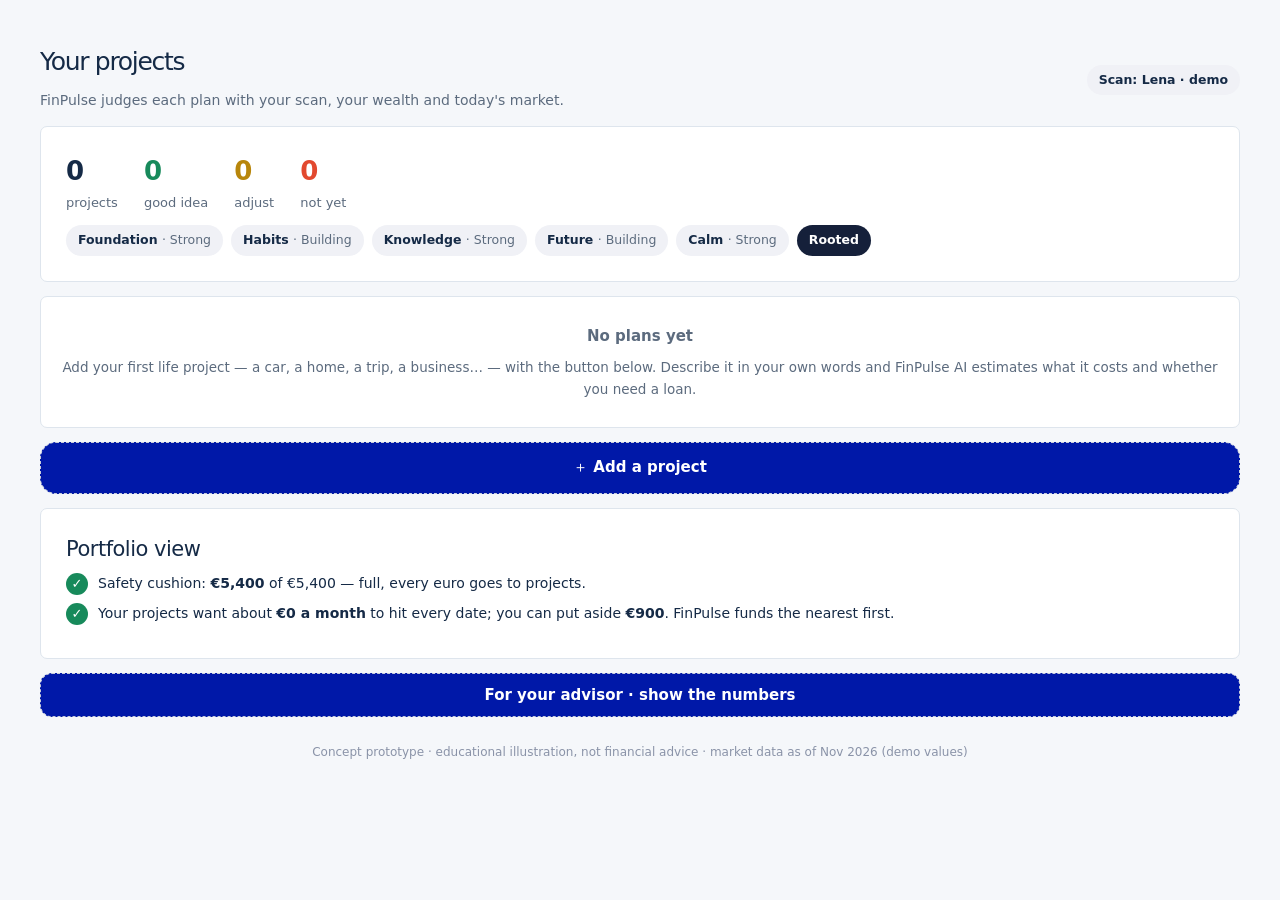
==== commit 94c7666b: "Rename the product to FinPulse - Every user-facing name in the dashboard, life-projects planner, AI " ====
--- a/projects-section/projects.html
+++ b/projects-section/projects.html
@@ -3,7 +3,7 @@
 <head>
 <meta charset="UTF-8" />
 <meta name="viewport" content="width=device-width, initial-scale=1" />
-<title>Kairos · Your projects</title>
+<title>FinPulse · Your projects</title>
 <link rel="stylesheet" href="css/style.css" />
 <link rel="stylesheet" href="css/dashboard.css"><style>body{background:#f5f7fa}.wrap{max-width:100%;padding:24px}h1{font-size:25px}.card{box-shadow:none;border:1px solid #dee5ed}.ai-btn,.adv-btn,.add-btn{background:#0018a8;color:white} .sub{line-height:1.65}</style></head>
 <body>
@@ -13,7 +13,7 @@
   <div class="row" style="align-items:center">
     <div>
       <h1>Your projects</h1>
-      <p class="sub">Kairos judges each plan with your scan, your wealth and today's market.</p>
+      <p class="sub">FinPulse judges each plan with your scan, your wealth and today's market.</p>
     </div>
     <span class="vital" id="scanChip" style="align-self:center">Scan: …</span>
   </div>
--- a/projects-section/css/style.css
+++ b/projects-section/css/style.css
@@ -1,4 +1,4 @@
-/* Kairos Projects — light theme, coral accent */
+/* FinPulse Projects — light theme, coral accent */
 :root {
   --page: #F0F1F6; --card: #ffffff; --ink: #15203A; --sub: #3A445C;
   --muted: #5A6377; --faint: #8A93A8; --line: #E7E9F0; --track: #E7E9F0;
--- a/projects-section/css/dashboard.css
+++ b/projects-section/css/dashboard.css
@@ -133,7 +133,7 @@
 .pred-steps li.done i{background:var(--green);border-color:var(--green)}
 .pred-progress{height:6px;background:#eef1f6;border-radius:3px;max-width:360px;margin:26px auto 0;overflow:hidden}
 .pred-progress i{display:block;height:100%;background:var(--blue);transition:width .45s ease}
-.pred{animation:predin .5s ease}
+.pred.enter{animation:predin .5s ease}.pred:not(.enter){animation:none}
 @keyframes predin{from{opacity:0;transform:translateY(8px)}to{opacity:1;transform:none}}
 .pred-top{display:flex;justify-content:space-between;align-items:flex-end;gap:24px;flex-wrap:wrap}
 .pred-big{text-align:right}
@@ -155,7 +155,34 @@
 .pred-tip i{width:9px;height:9px;border-radius:50%;display:inline-block}
 .pred-foot{display:flex;justify-content:space-between;align-items:center;gap:16px;margin-top:18px;font-size:14px;flex-wrap:wrap}
 .pred-note{font-size:11px;color:var(--muted);margin:14px 0 0}
-@media(prefers-reduced-motion:reduce){.pred-orb span,.pred-steps li.now i{animation:none}.pred{animation:none}}
+/* interactive chart */
+.pred-tools{display:flex;flex-wrap:wrap;align-items:center;gap:10px 20px;margin:14px 0 4px;font-size:13px;color:var(--muted)}
+.pred-seg{display:inline-flex;background:#eef1f6;border-radius:8px;padding:3px}
+.pred-seg button{background:none;border-radius:6px;padding:7px 12px;font-size:12px;color:var(--muted);transition:background .2s,color .2s}
+.pred-seg button.on{background:white;color:var(--blue);font-weight:700;box-shadow:0 1px 3px #071c4520}
+.pred-seg button:hover:not(.on){color:var(--ink)}
+.pred-toggle{display:inline-flex;align-items:center;gap:8px;cursor:pointer;user-select:none}
+.pred-toggle input{position:absolute;opacity:0;width:1px;height:1px}
+.pred-toggle span{width:32px;height:18px;border-radius:9px;background:#cfd6e2;position:relative;transition:background .2s;flex:none}
+.pred-toggle span:after{content:'';position:absolute;top:2px;left:2px;width:14px;height:14px;border-radius:50%;background:white;transition:transform .2s;box-shadow:0 1px 2px #0003}
+.pred-toggle input:checked+span{background:var(--blue)}
+.pred-toggle input:checked+span:after{transform:translateX(14px)}
+.pred-toggle input:focus-visible+span{outline:3px solid #5e9cff;outline-offset:2px}
+.pred-chart svg:focus{outline:none}.pred-chart svg:focus-visible{outline:3px solid #5e9cff;outline-offset:4px;border-radius:6px}
+.pred-line{stroke-dasharray:1;stroke-dashoffset:1;animation:preddraw 1s cubic-bezier(.3,.7,.3,1) forwards}
+@keyframes preddraw{to{stroke-dashoffset:0}}
+.pred-fade{animation:predfade .8s ease both}
+@keyframes predfade{from{opacity:0}to{opacity:1}}
+.pred-pop{animation:predpop .5s .7s cubic-bezier(.3,1.6,.5,1) both;transform-box:fill-box;transform-origin:center}
+@keyframes predpop{from{opacity:0;transform:scale(.4)}to{opacity:1;transform:none}}
+.pred-ghost{cursor:pointer}.pred-ghost path:first-of-type{transition:stroke .15s,stroke-width .15s}
+.pred-ghost:hover path:first-of-type{stroke:var(--blue);stroke-width:2.6}.pred-ghost text{opacity:0;transition:opacity .15s}.pred-ghost:hover text{opacity:1;fill:var(--blue);font-weight:700}
+.pred-tip small{opacity:.7;font-size:11px}.pred-tip .rng{opacity:.75;font-size:11px;padding-left:16px}
+.pred-tip .up{color:#7ee2b8;font-weight:700}.pred-tip .down{color:#ffb3a6;font-weight:700}
+.pred-tip{transition:left .08s linear,top .08s linear}
+.pred-chart .legend i.band{height:10px;background:#0018a826;border-radius:2px}
+.pred-chart .legend{flex-wrap:wrap}
+@media(prefers-reduced-motion:reduce){.pred-orb span,.pred-steps li.now i{animation:none}.pred.enter,.pred-line,.pred-fade,.pred-pop{animation:none}.pred-line{stroke-dashoffset:0}}
 .pred-tip[hidden]{display:none}
 
 /* ---- learning path ---- */
